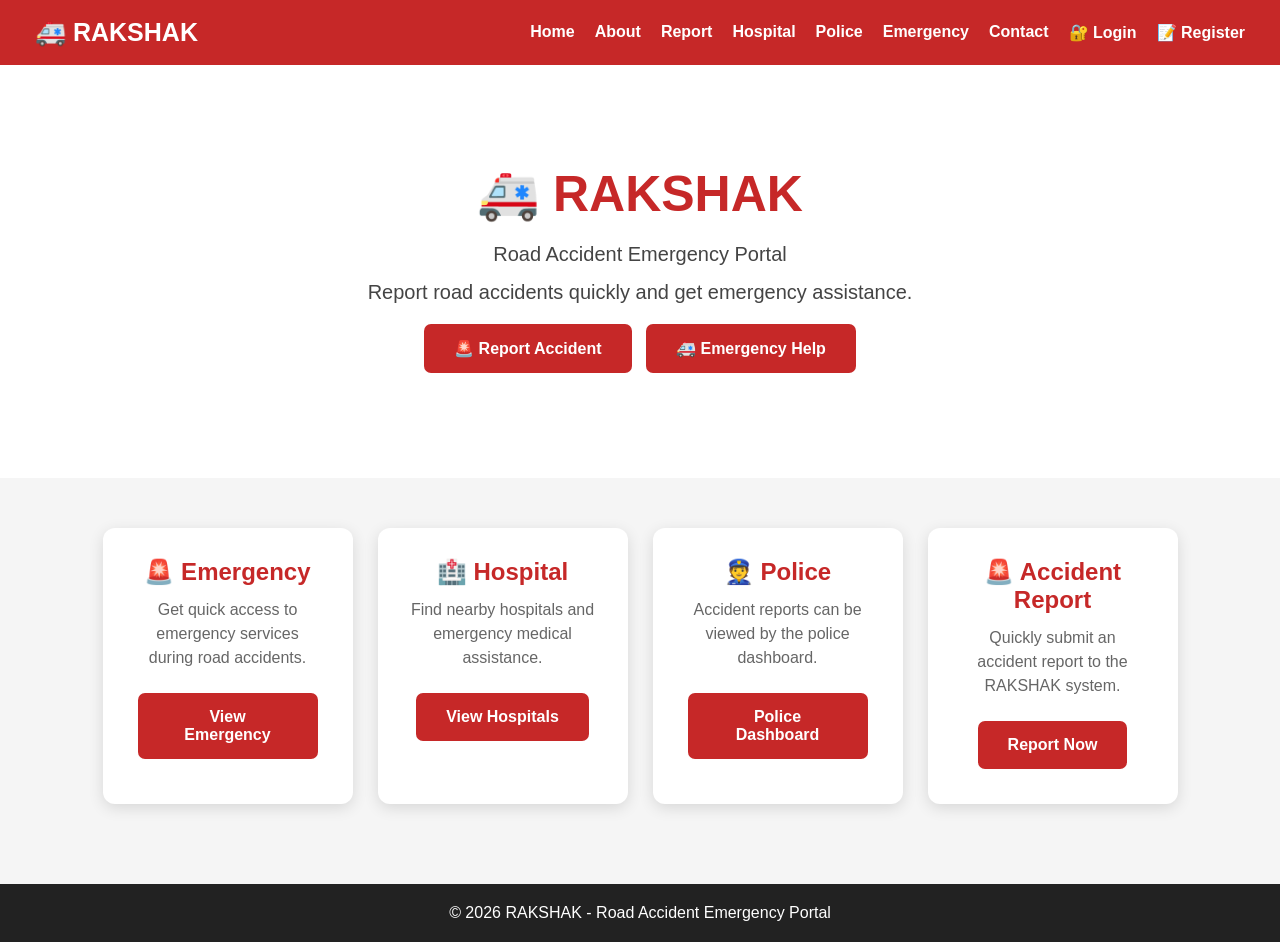
==== templates/index.html @ 0f8f71e2 "Initial RAKSHAK road accident portal" ====
<!DOCTYPE html>
<html lang="en">

<head>

    <meta charset="UTF-8">
    <meta name="viewport" content="width=device-width, initial-scale=1.0">

    <title>RAKSHAK - Road Accident Emergency Portal</title>

    <style>

        * {
            margin: 0;
            padding: 0;
            box-sizing: border-box;
            font-family: Arial, sans-serif;
        }

        body {
            background: #f5f5f5;
        }

        /* ================= NAVBAR ================= */

        nav {
            background: #c62828;
            padding: 18px 35px;

            display: flex;
            justify-content: space-between;
            align-items: center;

            flex-wrap: wrap;
        }

        .logo {
            color: white;
            font-size: 25px;
            font-weight: bold;
        }

        .nav-links {
            list-style: none;

            display: flex;
            gap: 20px;

            flex-wrap: wrap;
        }

        .nav-links a {
            color: white;
            text-decoration: none;
            font-weight: bold;
        }

        .nav-links a:hover {
            color: #ffd54f;
        }

        /* ================= HERO ================= */

        .hero {
            text-align: center;

            padding: 100px 20px;

            background: white;
        }

        .hero h1 {
            color: #c62828;

            font-size: 50px;

            margin-bottom: 20px;
        }

        .hero p {
            font-size: 20px;

            margin-bottom: 15px;

            color: #444;
        }

        .main-text {
            margin-bottom: 30px;
        }

        /* ================= BUTTON ================= */

        .btn {
            display: inline-block;

            background: #c62828;

            color: white;

            padding: 15px 30px;

            text-decoration: none;

            border-radius: 7px;

            font-weight: bold;

            margin: 5px;
        }

        .btn:hover {
            background: #8e0000;
        }

        /* ================= FEATURES ================= */

        .features {
            display: flex;

            justify-content: center;

            gap: 25px;

            padding: 50px 20px;

            flex-wrap: wrap;
        }

        .feature-card {
            background: white;

            width: 250px;

            padding: 30px;

            text-align: center;

            border-radius: 12px;

            box-shadow:
                0 4px 15px
                rgba(0,0,0,0.12);
        }

        .feature-card h2 {
            color: #c62828;

            margin-bottom: 12px;
        }

        .feature-card p {
            color: #666;

            line-height: 1.5;
        }

        /* ================= FOOTER ================= */

        footer {
            background: #222;

            color: white;

            text-align: center;

            padding: 20px;

            margin-top: 30px;
        }

        /* ================= MOBILE ================= */

        @media (max-width: 768px) {

            nav {
                justify-content: center;

                gap: 15px;
            }

            .nav-links {
                justify-content: center;

                gap: 12px;
            }

            .hero {
                padding: 70px 15px;
            }

            .hero h1 {
                font-size: 38px;
            }

            .hero p {
                font-size: 17px;
            }

        }

    </style>

</head>


<body>


    <!-- ================= NAVBAR ================= -->

    <nav>

        <div class="logo">
            🚑 RAKSHAK
        </div>


        <ul class="nav-links">

            <li>
                <a href="/">
                    Home
                </a>
            </li>

            <li>
                <a href="/about.html">
                    About
                </a>
            </li>

            <li>
                <a href="/report">
                    Report
                </a>
            </li>

            <li>
                <a href="/hospital.html">
                    Hospital
                </a>
            </li>

            <li>
                <a href="/police">
                    Police
                </a>
            </li>

            <li>
                <a href="/emergency.html">
                    Emergency
                </a>
            </li>

            <li>
                <a href="/contact.html">
                    Contact
                </a>
            </li>

            <li>
                <a href="/login.html">
                    🔐 Login
                </a>
            </li>

            <li>
                <a href="/register.html">
                    📝 Register
                </a>
            </li>

        </ul>

    </nav>


    <!-- ================= HERO ================= -->

    <section class="hero">

        <h1>
            🚑 RAKSHAK
        </h1>


        <p>
            Road Accident Emergency Portal
        </p>


        <p class="main-text">

            Report road accidents quickly
            and get emergency assistance.

        </p>


        <a
            href="/report"
            class="btn"
        >
            🚨 Report Accident
        </a>


        <a
            href="/emergency.html"
            class="btn"
        >
            🚑 Emergency Help
        </a>

    </section>


    <!-- ================= FEATURES ================= -->

    <section class="features">


        <!-- Emergency -->

        <div class="feature-card">

            <h2>
                🚨 Emergency
            </h2>

            <p>

                Get quick access to
                emergency services
                during road accidents.

            </p>

            <br>

            <a
                href="/emergency.html"
                class="btn"
            >
                View Emergency
            </a>

        </div>


        <!-- Hospital -->

        <div class="feature-card">

            <h2>
                🏥 Hospital
            </h2>

            <p>

                Find nearby hospitals
                and emergency medical
                assistance.

            </p>

            <br>

            <a
                href="/hospital.html"
                class="btn"
            >
                View Hospitals
            </a>

        </div>


        <!-- Police -->

        <div class="feature-card">

            <h2>
                👮 Police
            </h2>

            <p>

                Accident reports can
                be viewed by the
                police dashboard.

            </p>

            <br>

            <a
                href="/police"
                class="btn"
            >
                Police Dashboard
            </a>

        </div>


        <!-- Report -->

        <div class="feature-card">

            <h2>
                🚨 Accident Report
            </h2>

            <p>

                Quickly submit an
                accident report to
                the RAKSHAK system.

            </p>

            <br>

            <a
                href="/report"
                class="btn"
            >
                Report Now
            </a>

        </div>


    </section>


    <!-- ================= FOOTER ================= -->

    <footer>

        <p>
            © 2026 RAKSHAK -
            Road Accident Emergency Portal
        </p>

    </footer>


</body>

</html>
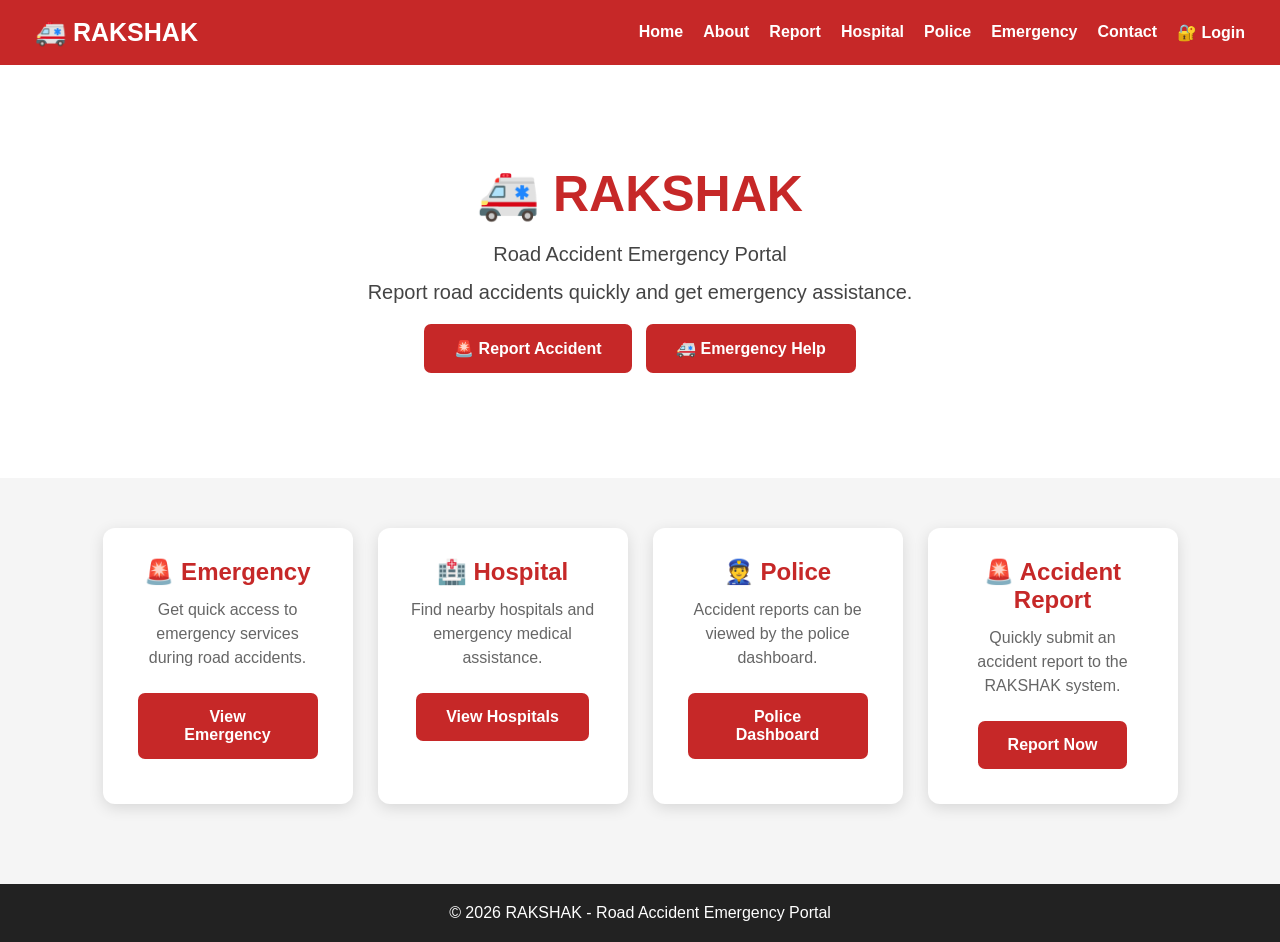
==== commit e4e686c5: "Fix nearby hospital feature" ====
--- a/templates/index.html
+++ b/templates/index.html
@@ -266,11 +266,11 @@
                 </a>
             </li>
 
-            <li>
+            <!-- <li>
                 <a href="/register.html">
                     📝 Register
                 </a>
-            </li>
+            </li> -->
 
         </ul>
 
@@ -300,7 +300,7 @@
 
 
         <a
-            href="/report"
+            href="/report.html"
             class="btn"
         >
             🚨 Report Accident
